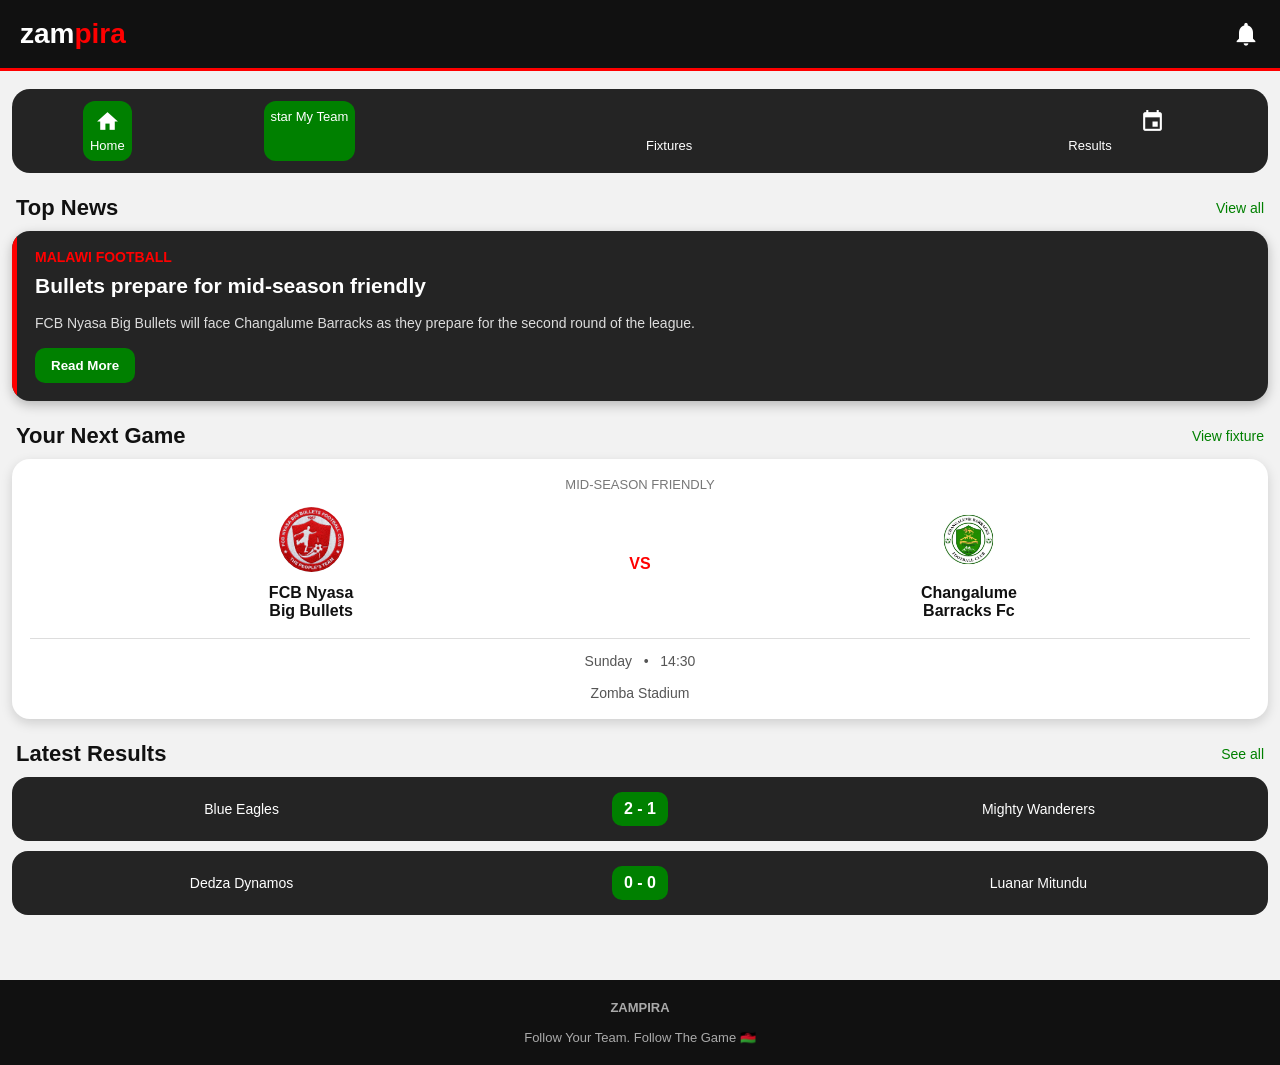
==== home.html @ b942c193 "Update home.html" ====
<!DOCTYPE html>
<html lang="en">

<head>
  <meta charset="UTF-8">
  <meta name="viewport" content="width=device-width, initial-scale=1.0">

  <link rel="stylesheet"
    href="https://fonts.googleapis.com/icon?family=Material+Icons">

  <title>Zampira Home</title>

  <style>

    * {
      box-sizing: border-box;
    }

    body {
      margin: 0;
      background: #f2f2f2;
      font-family: Arial, sans-serif;
      color: white;
    }

    

    .header {
      background: #111;
      padding: 18px 20px;
      display: flex;
      justify-content: space-between;
      align-items: center;
      border-bottom: 3px solid red;
    }

    .brand {
      font-size: 28px;
      font-weight: bold;
    }

    .brand span {
      color: red;
    }

    .header-icon {
      font-size: 28px;
      color: white;
    }


    

    .nav {
      margin: 18px 12px;
      background: #242424;
      border-radius: 18px;
      display: flex;
      justify-content: space-around;
      padding: 12px 5px;
    }

    .nav-item {
      text-align: center;
      color: white;
      font-size: 13px;
      padding: 8px 7px;
      border-radius: 12px;
    }

    .nav-item .material-icons {
      display: block;
      font-size: 25px;
      margin-bottom: 4px;
    }

    .nav-item.active {
      background: green;
    }


    

    .container {
      padding: 0 12px 30px;
    }




    .section-title {
      display: flex;
      justify-content: space-between;
      align-items: center;
      margin: 22px 4px 10px;
    }

    .section-title h2 {
      margin: 0;
      font-size: 22px;
      color: #111;
    }

    .section-title span {
      color: green;
      font-size: 14px;
    }


    

    .news-card {
      background: #242424;
      border-radius: 18px;
      overflow: hidden;
      box-shadow: 0 4px 12px rgba(0,0,0,0.25);
    }

    .news-top {
      padding: 18px;
      border-left: 5px solid red;
    }

    .news-label {
      color: red;
      font-weight: bold;
      font-size: 14px;
      margin-bottom: 8px;
    }

    .news-card h3 {
      margin: 0 0 10px;
      font-size: 21px;
      line-height: 1.25;
    }

    .news-card p {
      color: #ddd;
      line-height: 1.5;
      font-size: 14px;
    }

    .news-button {
      background: green;
      color: white;
      border: none;
      padding: 10px 16px;
      border-radius: 10px;
      font-weight: bold;
    }


    

    .match-card {
      background: white;
      color: #111;
      border-radius: 18px;
      padding: 18px;
      box-shadow: 0 4px 12px rgba(0,0,0,0.15);
    }

    .match-header {
      text-align: center;
      color: #777;
      font-size: 13px;
      margin-bottom: 15px;
    }

    .teams {
      display: flex;
      justify-content: space-around;
      align-items: center;
      text-align: center;
    }

    .team {
      width: 40%;
      font-weight: bold;
    }

    .team-logo {
      width: 65px;
      height: 65px;
      object-fit: contain;
      margin-bottom: 8px;
      border-radius: 50%;
    }

    .vs {
      font-weight: bold;
      color: red;
    }

    .match-info {
      text-align: center;
      margin-top: 18px;
      padding-top: 14px;
      border-top: 1px solid #ddd;
      color: #555;
      font-size: 14px;
    }


    

    .result-card {
      background: #242424;
      border-radius: 16px;
      padding: 15px;
      margin-bottom: 10px;
      display: flex;
      align-items: center;
      justify-content: space-between;
    }

    .result-team {
      width: 35%;
      text-align: center;
      font-size: 14px;
    }

    .score {
      background: green;
      padding: 8px 12px;
      border-radius: 10px;
      font-weight: bold;
    }


    

    .footer {
      text-align: center;
      background: #111;
      padding: 20px;
      margin-top: 25px;
      color: #aaa;
      font-size: 13px;
    }

  </style>

</head>


<body>


  

  <header class="header">

    <div class="brand">
      zam<span>pira</span>
    </div>

    <span class="material-icons header-icon">
      notifications
    </span>

  </header>





  <nav class="nav">

    <div class="nav-item active">
      <span class="material-icons">home</span>
      Home
    </div>

    <div class="nav-item active" id="myTeamLink>
  <span class="material-icons">star</span>
  My Team

      
    </div>

    <div class="nav-item">
      <span class="material-icons">calendar_month</span>
      Fixtures
    </div>

    <div class="nav-item">
      <span class="material-icons">emoji_events</span>
      Results
    </div>

  </nav>



  <main class="container">


    

    <div class="section-title">

      <h2>Top News</h2>

      <span>View all</span>

    </div>


    <article class="news-card">

      <div class="news-top">

        <div class="news-label">
          MALAWI FOOTBALL
        </div>

        <h3>
          Bullets prepare for mid-season friendly
        </h3>

        <p>
          FCB Nyasa Big Bullets will face
          Changalume Barracks as they prepare
          for the second round of the league.
        </p>

        <button class="news-button">
          Read More
        </button>

      </div>

    </article>



  

    <div class="section-title">

      <h2>Your Next Game</h2>

      <span>View fixture</span>

    </div>


    <div class="match-card">

      <div class="match-header">
        MID-SEASON FRIENDLY
      </div>

      <div class="teams">

        <div class="team">

          <img
            src="Big Bullets.jpg"
            class="team-logo"
            alt="">

          <div>
            FCB Nyasa<br>
            Big Bullets
          </div>

        </div>


        <div class="vs">
          VS
        </div>


        <div class="team">

          <img
            src="Changalume.jpg"
            class="team-logo"
            alt="">

          <div>
            Changalume<br>
            Barracks Fc 
          </div>

        </div>

      </div>


      <div class="match-info">

         Sunday &nbsp; • &nbsp;
     14:30
        <br><br>

         Zomba Stadium

      </div>

    </div>



    

    <div class="section-title">

      <h2>Latest Results</h2>

      <span>See all</span>

    </div>


    <div class="result-card">

      <div class="result-team">
        Blue Eagles
      </div>

      <div class="score">
        2 - 1
      </div>

      <div class="result-team">
        Mighty Wanderers
      </div>

    </div>


    <div class="result-card">

      <div class="result-team">
        Dedza Dynamos
      </div>

      <div class="score">
        0 - 0
      </div>

      <div class="result-team">
        Luanar Mitundu
      </div>

    </div>


  </main>





  <footer class="footer">

    <b>ZAMPIRA</b>

    <br><br>

    Follow Your Team. Follow The Game 🇲🇼

  </footer>

<script>

const favouriteTeam = localStorage.getItem("favouriteTeam");

const myTeamLink = document.getElementById("myTeamLink");

if (favouriteTeam) {
  myTeamLink.innerHTML = `
    <span class="material-icons">star</span>
    ${favouriteTeam}
  `;
}

</script>
<script>

const favouriteTeam = localStorage.getItem("favouriteTeam");

console.log(favouriteTeam);

</script>
</body>

</html>
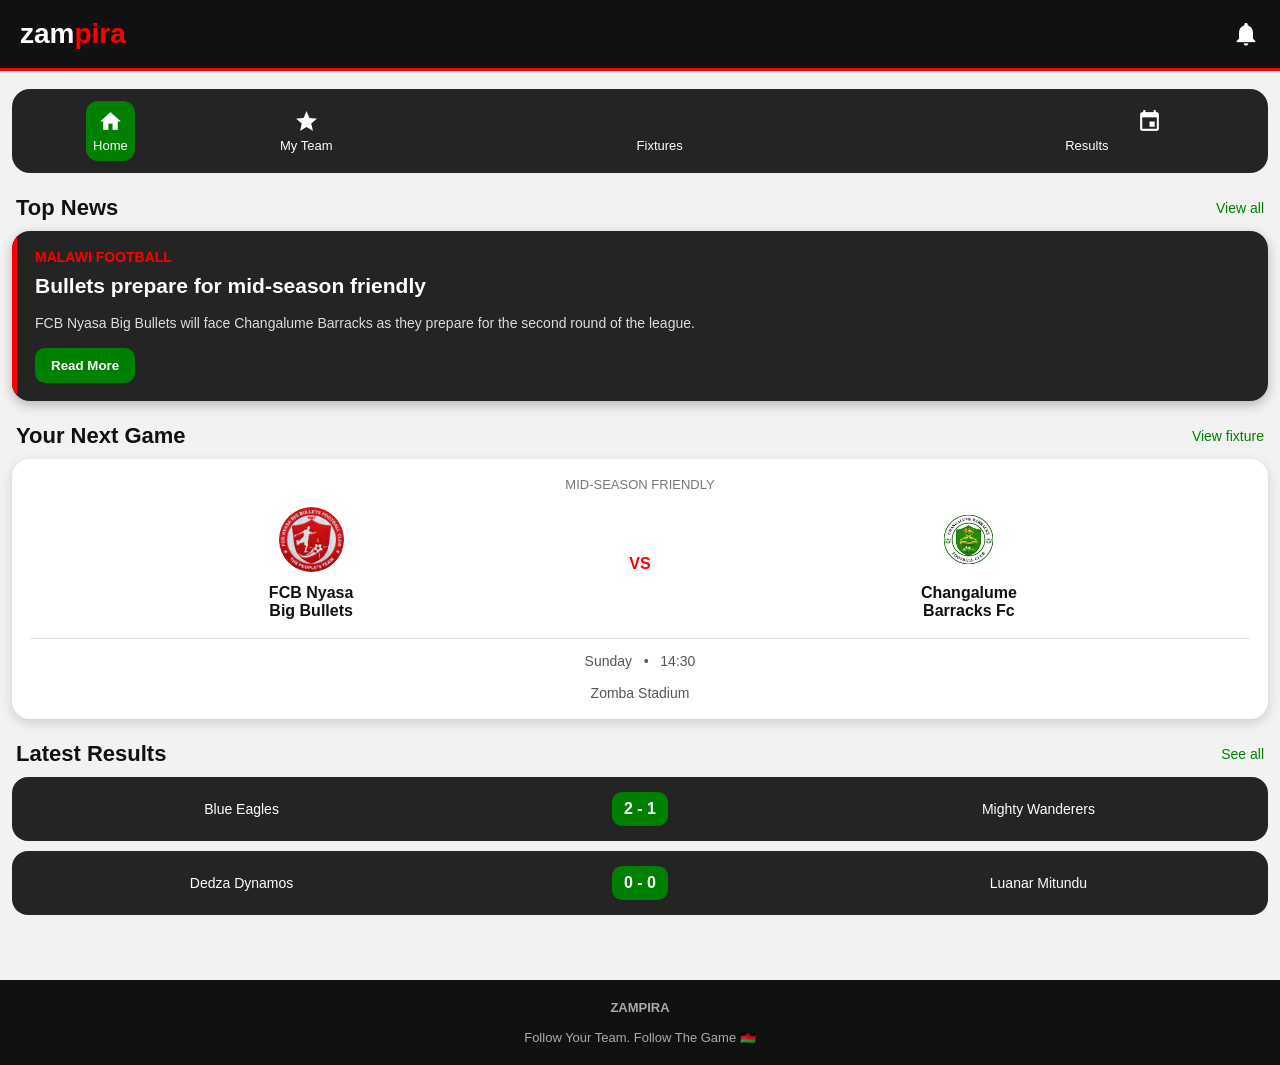
==== commit 48c7b378: "Update home.html" ====
--- a/home.html
+++ b/home.html
@@ -272,7 +272,7 @@
       Home
     </div>
 
-    <div class="nav-item active" id="myTeamLink>
+    <div class="nav-item">
   <span class="material-icons">star</span>
   My Team
 
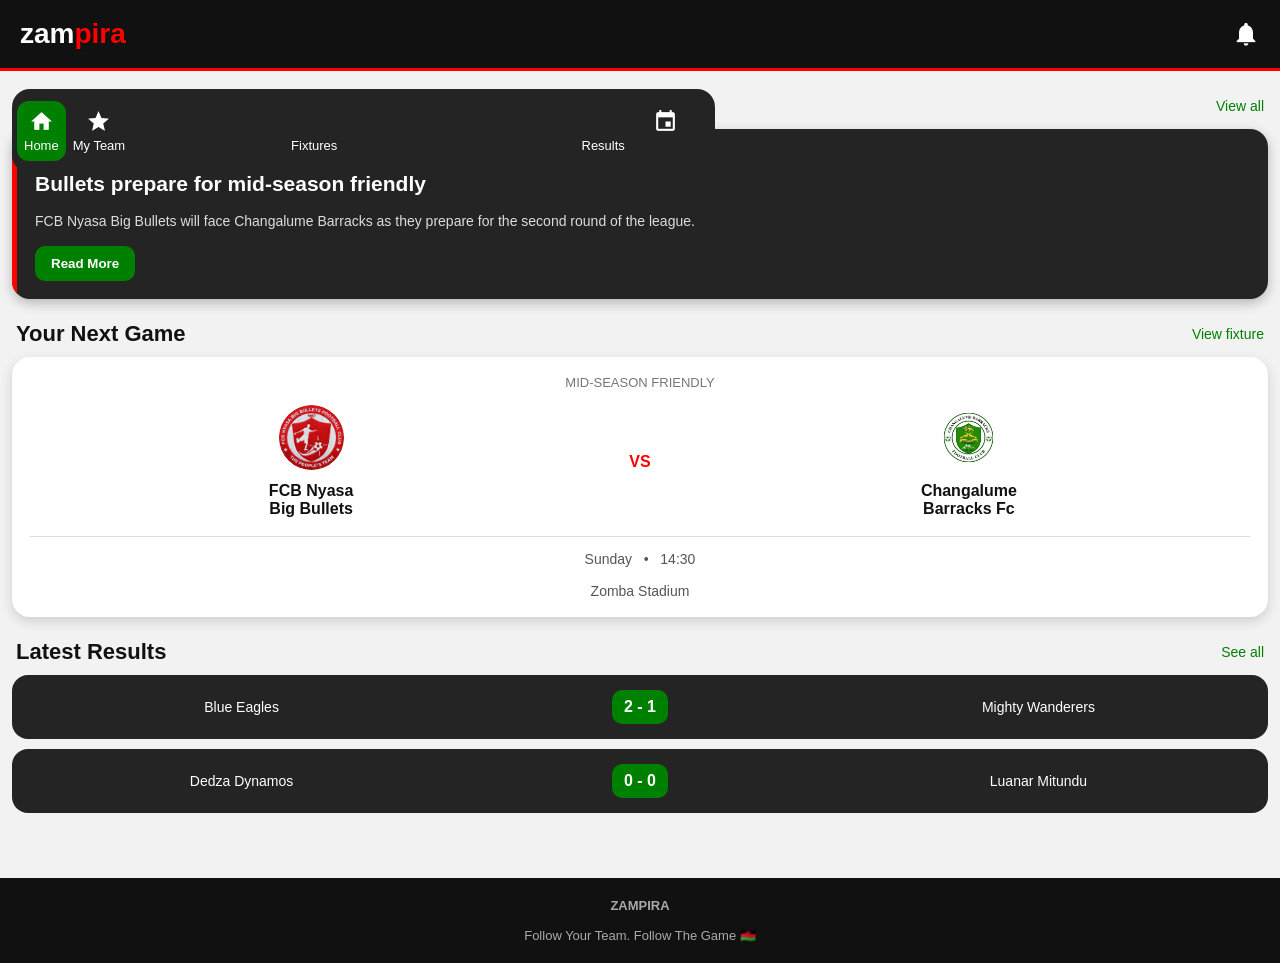
==== commit 118ee0be: "Update home.html" ====
--- a/home.html
+++ b/home.html
@@ -58,6 +58,7 @@
       display: flex;
       justify-content: space-around;
       padding: 12px 5px;
+      position: fixed;
     }
 
     .nav-item {
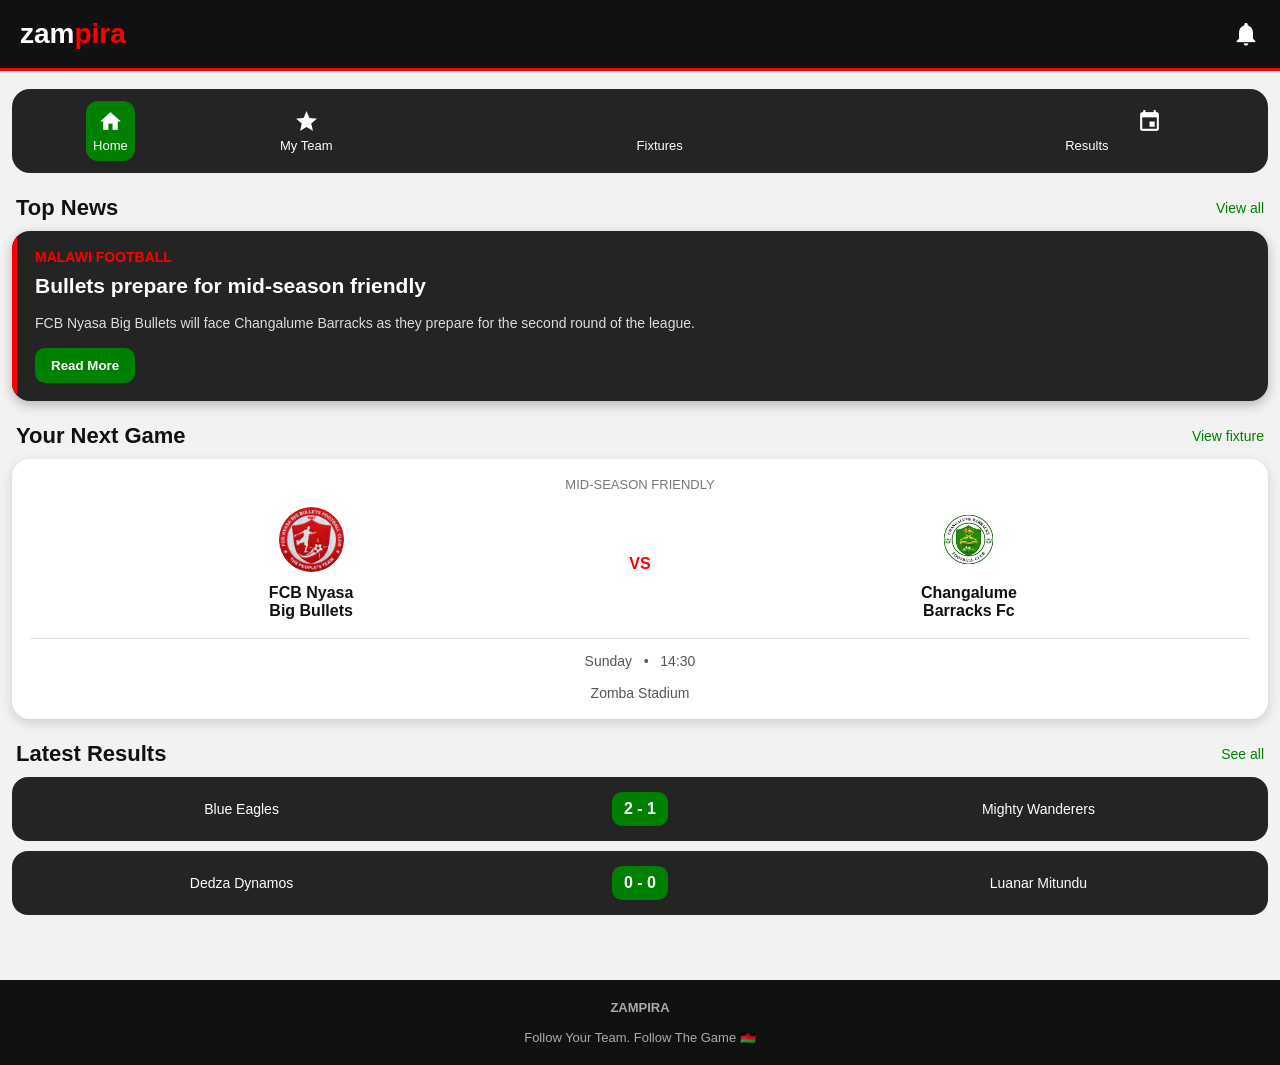
==== commit 986a7fec: "Update home.html" ====
--- a/home.html
+++ b/home.html
@@ -58,7 +58,6 @@
       display: flex;
       justify-content: space-around;
       padding: 12px 5px;
-      position: fixed;
     }
 
     .nav-item {
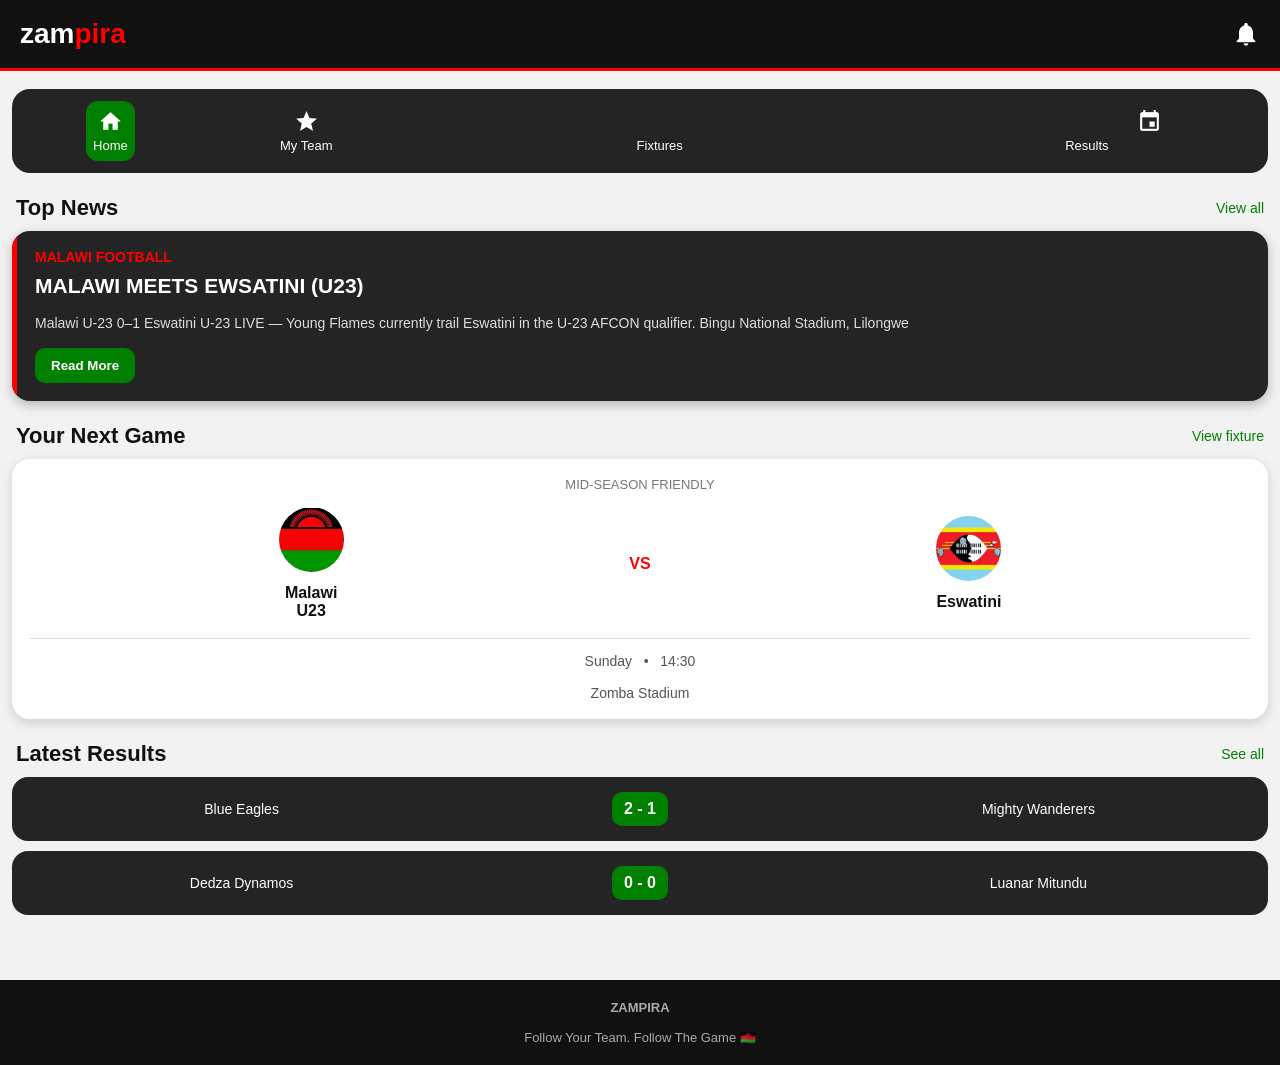
==== commit e28ed233: "Update home.html" ====
--- a/home.html
+++ b/home.html
@@ -316,18 +316,24 @@
         </div>
 
         <h3>
-          Bullets prepare for mid-season friendly
+          MALAWI MEETS EWSATINI (U23)
         </h3>
 
         <p>
-          FCB Nyasa Big Bullets will face
-          Changalume Barracks as they prepare
-          for the second round of the league.
-        </p>
-
-        <button class="news-button">
+         Malawi U-23 0–1 Eswatini U-23
+LIVE — Young Flames currently trail Eswatini in the U-23 AFCON qualifier.
+Bingu National Stadium, Lilongwe
+        <br>
+
+        <p>
+  <article id="more">
+  
+</article>
+</p></p>
+        <button class="news-button" onclick="set_txt()" type="button">
           Read More
         </button>
+         
 
       </div>
 
@@ -357,13 +363,13 @@
         <div class="team">
 
           <img
-            src="Big Bullets.jpg"
+            src="Mw.jpg"
             class="team-logo"
             alt="">
 
           <div>
-            FCB Nyasa<br>
-            Big Bullets
+            Malawi<br>
+        U23
           </div>
 
         </div>
@@ -377,13 +383,13 @@
         <div class="team">
 
           <img
-            src="Changalume.jpg"
+            src="Eswatini.jpg"
             class="team-logo"
             alt="">
 
           <div>
-            Changalume<br>
-            Barracks Fc 
+            Eswatini<br>
+            
           </div>
 
         </div>
@@ -487,6 +493,12 @@
 console.log(favouriteTeam);
 
 </script>
+<script>
+  function set_txt(){
+    document.getElementById("more").innerText=" 73' — Eswatini have scored to take a 1–0 lead.
+  Malawi U-23 are now chasing an equaliser at Bingu National Stadium.";
+  }
+</script>
 </body>
 
 </html>
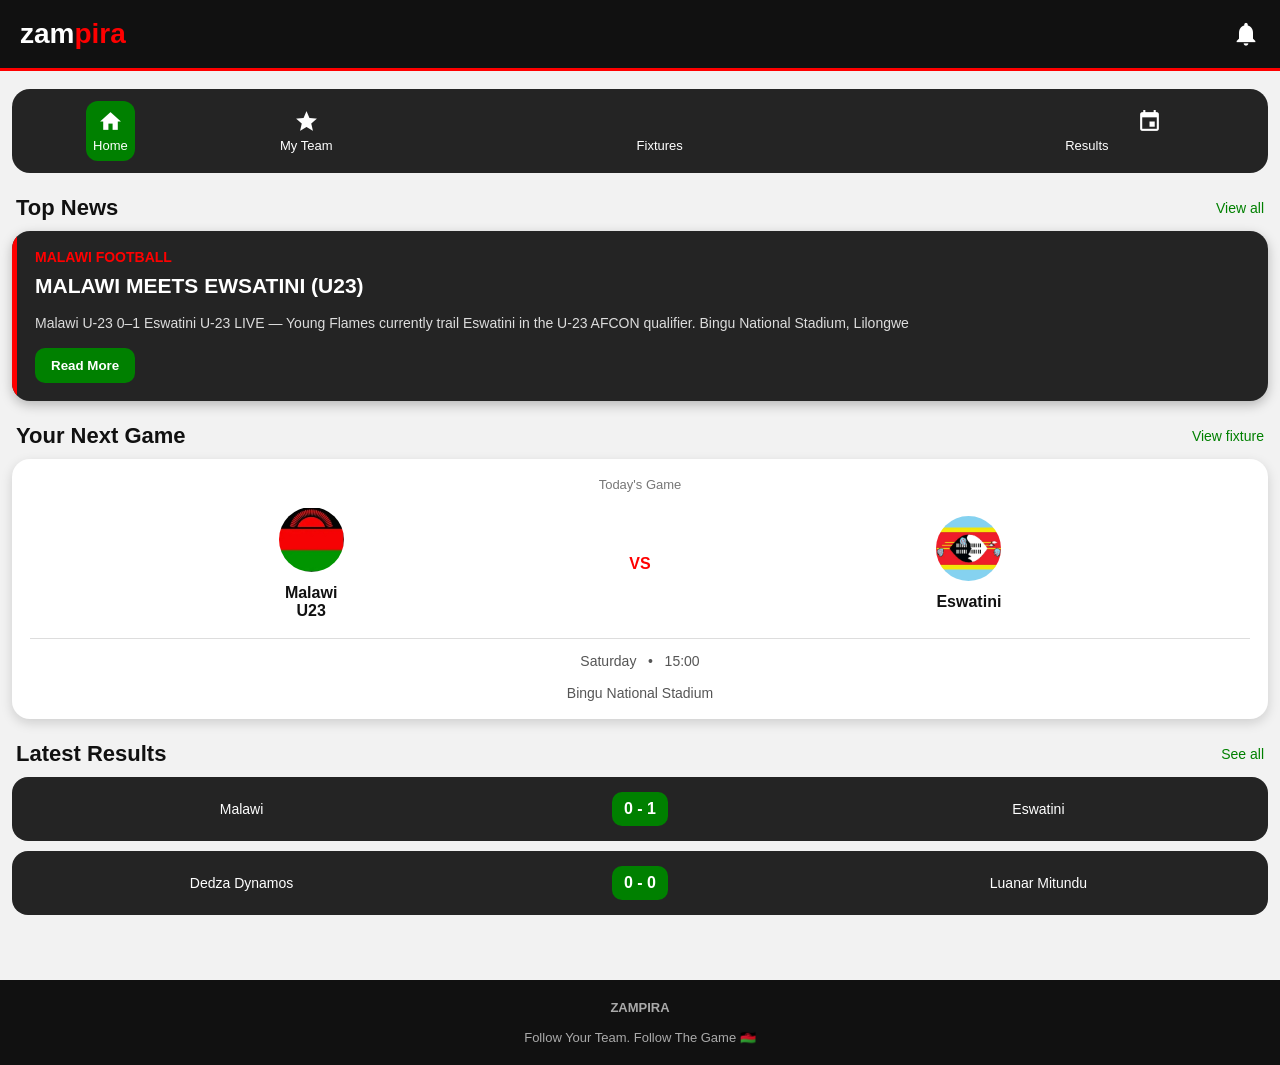
==== commit d55ab60d: "Update home.html" ====
--- a/home.html
+++ b/home.html
@@ -355,7 +355,7 @@
     <div class="match-card">
 
       <div class="match-header">
-        MID-SEASON FRIENDLY
+        Today's Game
       </div>
 
       <div class="teams">
@@ -399,11 +399,11 @@
 
       <div class="match-info">
 
-         Sunday &nbsp; • &nbsp;
-     14:30
+         Saturday &nbsp; • &nbsp;
+     15:00
         <br><br>
 
-         Zomba Stadium
+         Bingu National Stadium 
 
       </div>
 
@@ -425,15 +425,15 @@
     <div class="result-card">
 
       <div class="result-team">
-        Blue Eagles
+        Malawi
       </div>
 
       <div class="score">
-        2 - 1
+        0 - 1
       </div>
 
       <div class="result-team">
-        Mighty Wanderers
+        Eswatini
       </div>
 
     </div>
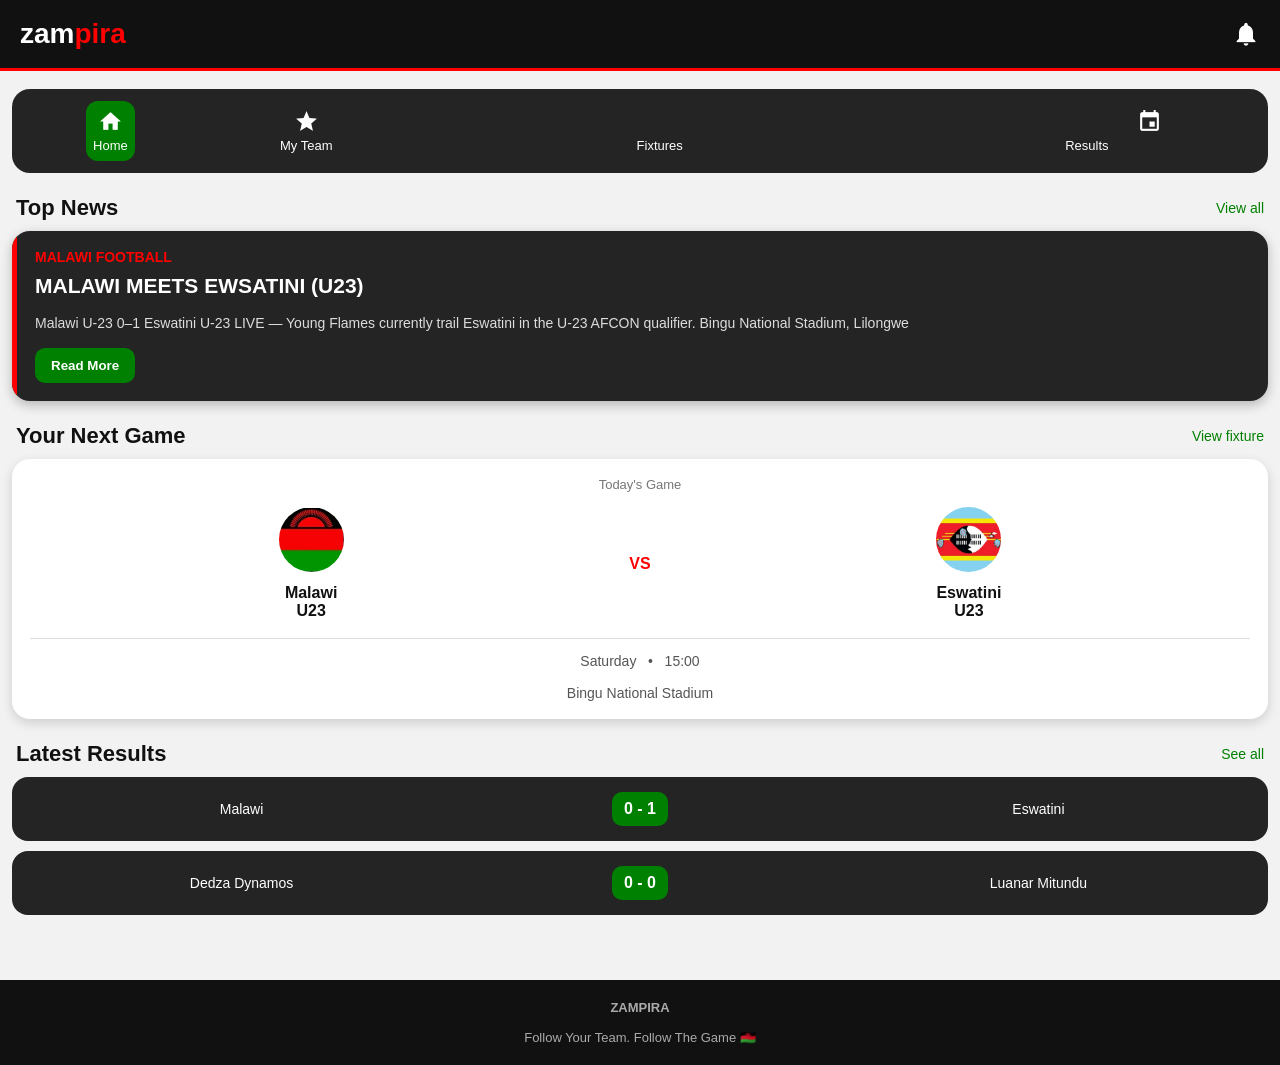
==== commit f3bfb61b: "Update home.html" ====
--- a/home.html
+++ b/home.html
@@ -389,7 +389,7 @@
 
           <div>
             Eswatini<br>
-            
+            U23
           </div>
 
         </div>
